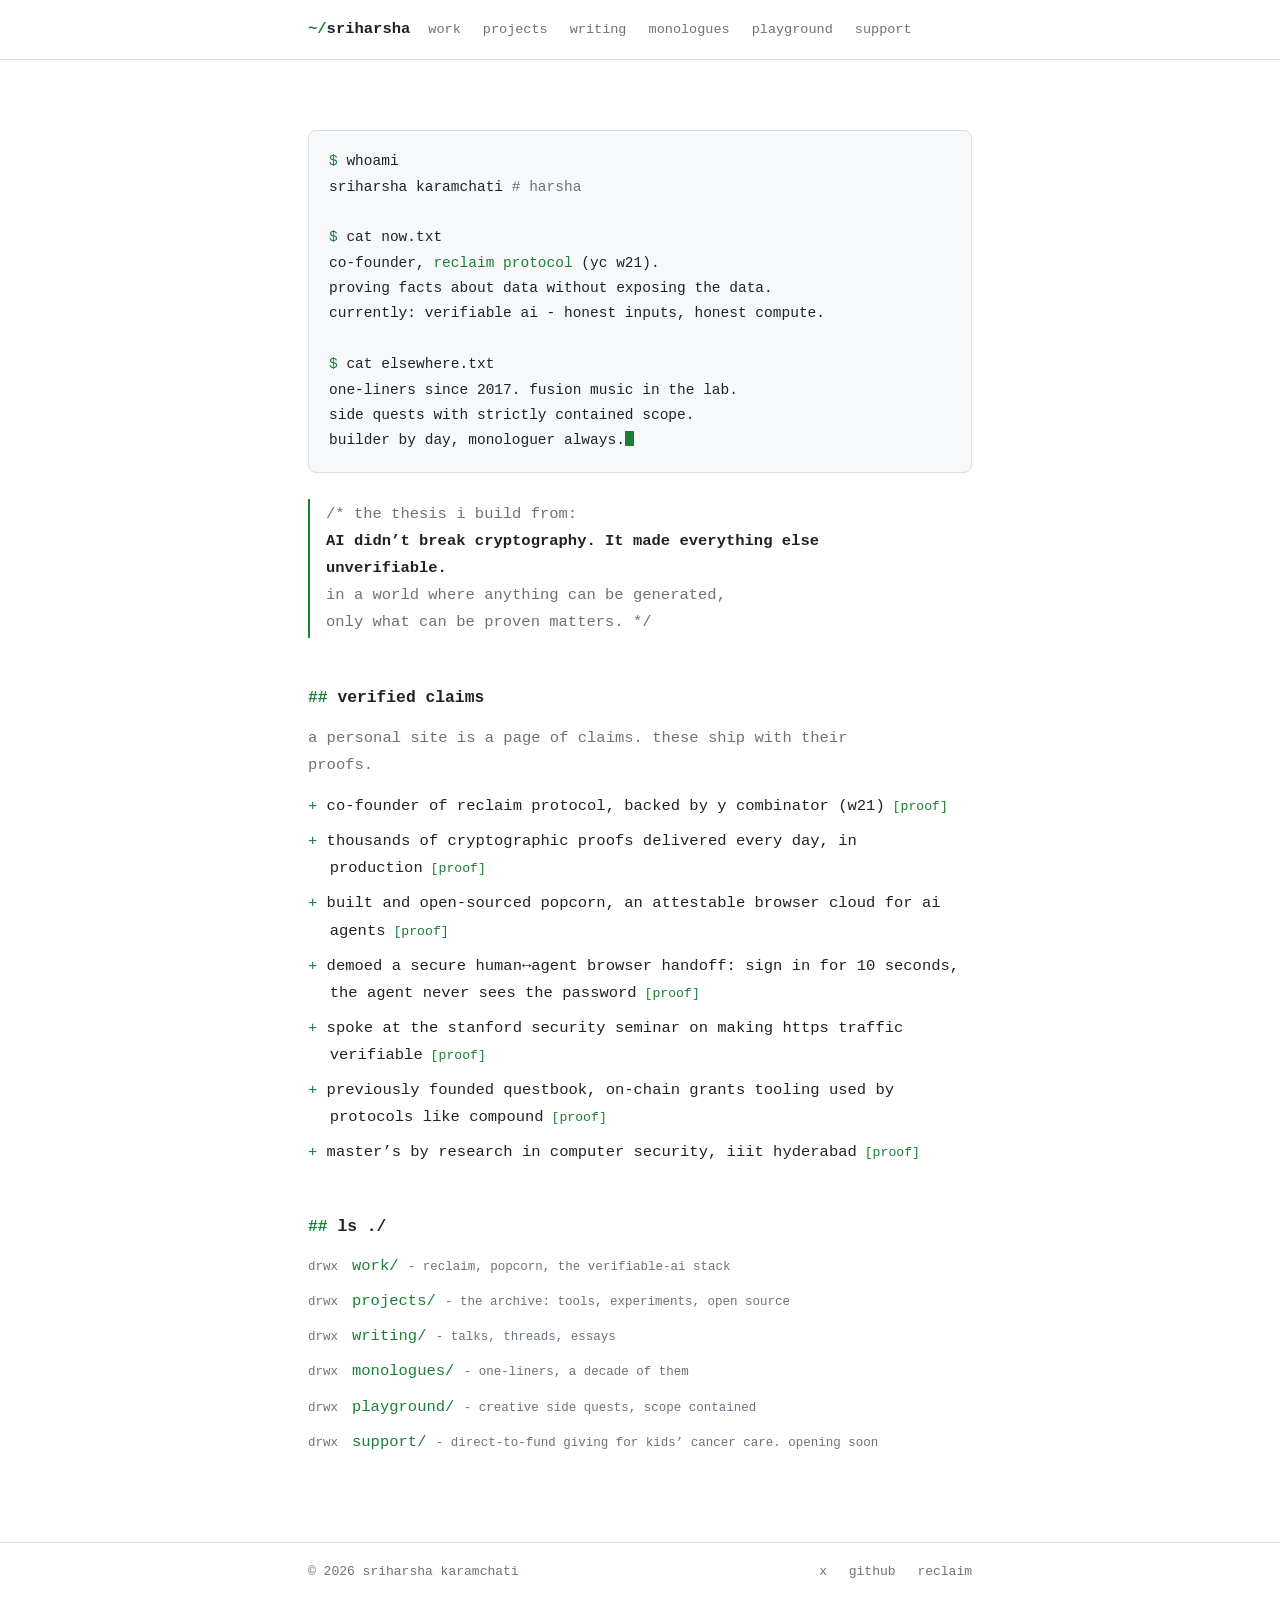
==== index.html @ e675355e "v2: minimal dev-notebook redesign + monologues page" ====
<!DOCTYPE html>
<html lang="en">
<head>
<meta charset="utf-8">
<meta name="viewport" content="width=device-width, initial-scale=1">
<title>sriharsha karamchati</title>
<meta name="description" content="Sriharsha Karamchati - co-founder of Reclaim Protocol. Verifiable data, safe AI agents, one-liners, and side quests.">
<link rel="stylesheet" href="style.css">
</head>
<body>
<header class="site"><div class="wrap">
<a class="brand" href="index.html"><span class="prompt">~/</span>sriharsha</a>
<nav class="site" aria-label="Main">
<a href="work.html">work</a>
<a href="projects.html">projects</a>
<a href="writing.html">writing</a>
<a href="monologues.html">monologues</a>
<a href="playground.html">playground</a>
<a href="support.html">support</a>
</nav>
</div></header>
<main><div class="wrap">

<div class="term" role="presentation">
<div class="ln"><span class="p">$</span> whoami</div>
<div class="ln">sriharsha karamchati <span class="c"># harsha</span></div>
<div class="ln">&nbsp;</div>
<div class="ln"><span class="p">$</span> cat now.txt</div>
<div class="ln">co-founder, <a href="https://www.reclaimprotocol.org/">reclaim protocol</a> (yc w21).</div>
<div class="ln">proving facts about data without exposing the data.</div>
<div class="ln">currently: verifiable ai - honest inputs, honest compute.</div>
<div class="ln">&nbsp;</div>
<div class="ln"><span class="p">$</span> cat elsewhere.txt</div>
<div class="ln">one-liners since 2017. fusion music in the lab.</div>
<div class="ln">side quests with strictly contained scope.</div>
<div class="ln">builder by day, monologuer always.<span class="cursor"></span></div>
</div>

<div class="comment">
/* the thesis i build from:<br>
<b>AI didn&rsquo;t break cryptography. It made everything else unverifiable.</b><br>
in a world where anything can be generated,<br>
only what can be proven matters. */
</div>

<h2>verified claims</h2>
<p class="section-note">a personal site is a page of claims. these ship with their proofs.</p>
<ul class="claims">
<li>co-founder of reclaim protocol, backed by y combinator (w21)<a class="proof" href="https://crypto.stanford.edu/seclab/sem-24-25/karamchati.html">proof</a></li>
<li>thousands of cryptographic proofs delivered every day, in production<a class="proof" href="https://crypto.stanford.edu/seclab/sem-24-25/karamchati.html">proof</a></li>
<li>built and open-sourced popcorn, an attestable browser cloud for ai agents<a class="proof" href="https://blog.reclaimprotocol.org/posts/launching-popcorn">proof</a></li>
<li>demoed a secure human&#8596;agent browser handoff: sign in for 10 seconds, the agent never sees the password<a class="proof" href="https://x.com/HarshaKaramchat/status/2097982936440316356">proof</a></li>
<li>spoke at the stanford security seminar on making https traffic verifiable<a class="proof" href="https://crypto.stanford.edu/seclab/sem-24-25/karamchati.html">proof</a></li>
<li>previously founded questbook, on-chain grants tooling used by protocols like compound<a class="proof" href="https://crypto.stanford.edu/seclab/sem-24-25/karamchati.html">proof</a></li>
<li>master&rsquo;s by research in computer security, iiit hyderabad<a class="proof" href="https://crypto.stanford.edu/seclab/sem-24-25/karamchati.html">proof</a></li>
</ul>

<h2>ls ./</h2>
<div class="log">
<div class="entry inline"><span class="d">drwx</span><span class="t"><a href="work.html">work/</a> <span class="x">- reclaim, popcorn, the verifiable-ai stack</span></span></div>
<div class="entry inline"><span class="d">drwx</span><span class="t"><a href="projects.html">projects/</a> <span class="x">- the archive: tools, experiments, open source</span></span></div>
<div class="entry inline"><span class="d">drwx</span><span class="t"><a href="writing.html">writing/</a> <span class="x">- talks, threads, essays</span></span></div>
<div class="entry inline"><span class="d">drwx</span><span class="t"><a href="monologues.html">monologues/</a> <span class="x">- one-liners, a decade of them</span></span></div>
<div class="entry inline"><span class="d">drwx</span><span class="t"><a href="playground.html">playground/</a> <span class="x">- creative side quests, scope contained</span></span></div>
<div class="entry inline"><span class="d">drwx</span><span class="t"><a href="support.html">support/</a> <span class="x">- direct-to-fund giving for kids&rsquo; cancer care. opening soon</span></span></div>
</div>

</div></main>
<footer class="site"><div class="wrap">
<span>&copy; 2026 sriharsha karamchati</span>
<span>
<a href="https://x.com/HarshaKaramchat">x</a>
<a href="https://github.com/sriharshakaramchati">github</a>
<a href="https://www.reclaimprotocol.org/">reclaim</a>
</span>
</div></footer>
</body>
</html>
---- style.css ----
/* sriharsha karamchati — dev notebook theme v2 */
:root{
  color-scheme: dark light;
  --bg:#0b0e14; --panel:#11151d; --fg:#c9d1d9; --muted:#7d8590;
  --accent:#7ee787; --line:#232a35; --warn:#f2cc60;
}
@media (prefers-color-scheme: light){
  :root{
    --bg:#ffffff; --panel:#f6f8fa; --fg:#1f2328; --muted:#6a737d;
    --accent:#1a7f37; --line:#d8dee4; --warn:#9a6700;
  }
}
*{box-sizing:border-box}
html{-webkit-text-size-adjust:100%}
body{
  margin:0; background:var(--bg); color:var(--fg);
  font-family:ui-monospace,'JetBrains Mono','Cascadia Code',SFMono-Regular,Menlo,Consolas,monospace;
  font-size:15.5px; line-height:1.75;
}
.wrap{max-width:44rem;margin:0 auto;padding:0 20px}
a{color:var(--accent);text-decoration:none}
a:hover{text-decoration:underline}
::selection{background:var(--accent);color:var(--bg)}

header.site{border-bottom:1px solid var(--line);padding:16px 0}
header.site .wrap{display:flex;flex-wrap:wrap;gap:6px 18px;align-items:baseline}
a.brand{color:var(--fg);font-weight:600}
a.brand .prompt{color:var(--accent)}
nav.site{font-size:13.5px}
nav.site a{color:var(--muted);margin-right:14px}
nav.site a:hover{color:var(--accent);text-decoration:none}
nav.site a[aria-current="page"]{color:var(--accent)}
nav.site a[aria-current="page"]::before{content:"* "}

main{padding:44px 0 72px}
.kicker{color:var(--muted);font-size:13px;margin:0 0 10px}
h1{font-size:1.45rem;font-weight:600;margin:0 0 18px;line-height:1.4}
h1::before{content:"# ";color:var(--accent)}
h2{font-size:1.02rem;font-weight:600;margin:46px 0 12px}
h2::before{content:"## ";color:var(--accent)}
h3{font-size:.95rem;font-weight:600;margin:0}
p{margin:0 0 14px}
.lede{color:var(--fg);max-width:62ch}
.section-note{color:var(--muted);max-width:62ch}
.muted{color:var(--muted)}
.accent{color:var(--accent)}

.term{
  background:var(--panel);border:1px solid var(--line);border-radius:8px;
  padding:18px 20px;margin:26px 0 8px;overflow-x:auto;font-size:14.5px;
}
.term .ln{white-space:pre-wrap;word-break:break-word}
.term .p{color:var(--accent)}
.term .c{color:var(--muted)}
.cursor{display:inline-block;width:.6em;height:1.05em;background:var(--accent);vertical-align:-0.15em;animation:blink 1.1s steps(1) infinite}
@keyframes blink{50%{opacity:0}}

.comment{color:var(--muted);border-left:2px solid var(--accent);padding:2px 0 2px 16px;margin:26px 0;max-width:62ch}
.comment b{color:var(--fg);font-weight:600}

ul.claims,ul.checklist,ul.plain{list-style:none;padding:0;margin:0 0 14px}
ul.claims li,ul.checklist li,ul.plain li{padding-left:1.4em;text-indent:-1.4em;margin-bottom:8px}
ul.claims li::before{content:"+ ";color:var(--accent);text-indent:0}
ul.checklist li::before{content:"[ ] ";color:var(--warn);text-indent:0}
ul.plain li::before{content:"- ";color:var(--accent);text-indent:0}
a.proof{color:var(--accent);font-size:.85em;margin-left:.6em;white-space:nowrap}
a.proof::before{content:"["}a.proof::after{content:"]"}

.log{margin:6px 0 14px}
.log .entry{margin-bottom:14px;max-width:66ch}
.log .d{color:var(--muted);font-size:12.5px;display:block}
.log .entry.inline{margin-bottom:8px}
.log .entry.inline .d{display:inline;margin-right:14px}
.log .entry.inline .t{display:inline}
.log .entry.inline .x{display:inline}
.log .t{display:block}
.log .x{color:var(--muted);font-size:12.5px}

.item{margin-bottom:22px;max-width:66ch}
.item .name{color:var(--fg);font-weight:600}
.item a.name{color:var(--accent)}
.item .desc{color:var(--fg)}
.item .meta{color:var(--muted);font-size:13px}
.tagrow{color:var(--muted);font-size:13px;margin-top:2px}
.tagrow .tag::before{content:"["}.tagrow .tag::after{content:"]"}
.tagrow .tag{margin-right:10px}
.tagrow .tag.hot{color:var(--accent)}

.statusbox{border:1px dashed var(--line);border-radius:8px;padding:22px 24px;margin:26px 0;background:var(--panel)}
.statusbox h2{margin-top:8px}
.pill{display:inline-block;color:var(--warn);border:1px solid var(--warn);border-radius:999px;padding:1px 10px;font-size:12px}
.btn-disabled{display:inline-block;margin-top:14px;color:var(--muted);border:1px dashed var(--line);border-radius:6px;padding:8px 14px;font-size:13.5px;cursor:not-allowed}
.note{color:var(--muted);font-size:13.5px;margin-top:34px}

footer.site{border-top:1px solid var(--line);padding:18px 0;color:var(--muted);font-size:13px}
footer.site .wrap{display:flex;flex-wrap:wrap;gap:6px 18px;justify-content:space-between}
footer.site a{color:var(--muted);margin-left:14px}
footer.site a:hover{color:var(--accent);text-decoration:none}

@media (max-width:560px){
  body{font-size:15px}
  nav.site a{margin-right:11px}
  main{padding:34px 0 56px}
}
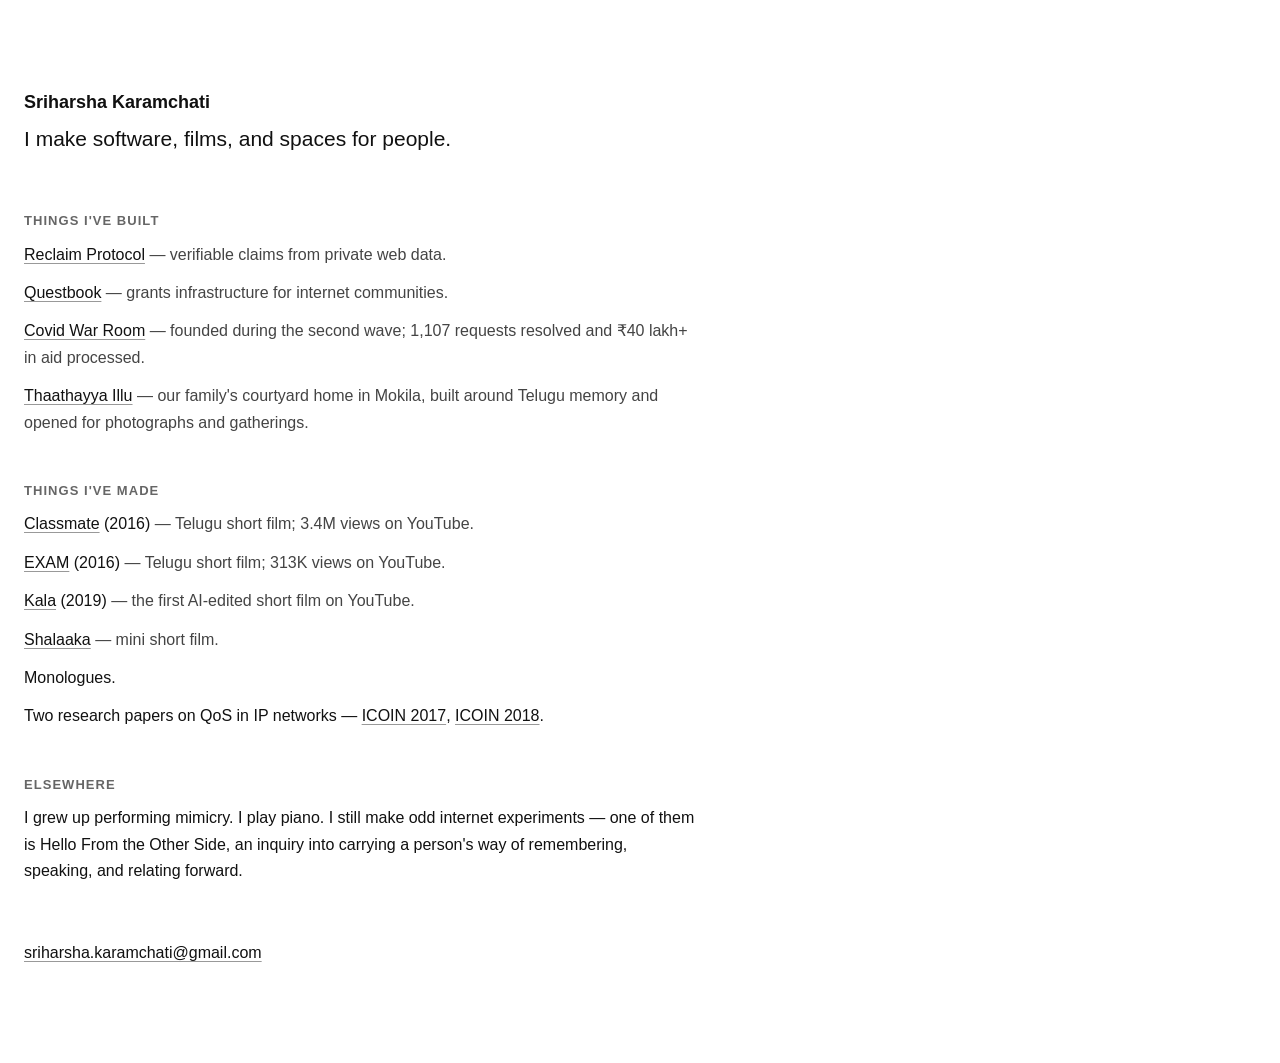
==== commit 5a889411: "Personal site v1: single-page document, custom domain CNAME" ====
--- a/index.html
+++ b/index.html
@@ -3,76 +3,88 @@
 <head>
 <meta charset="utf-8">
 <meta name="viewport" content="width=device-width, initial-scale=1">
-<title>sriharsha karamchati</title>
-<meta name="description" content="Sriharsha Karamchati - co-founder of Reclaim Protocol. Verifiable data, safe AI agents, one-liners, and side quests.">
-<link rel="stylesheet" href="style.css">
+<title>Sriharsha Karamchati</title>
+<style>
+  html { background: #ffffff; }
+  body {
+    margin: 0;
+    background: #ffffff;
+    color: #111111;
+    font-family: -apple-system, "Helvetica Neue", Arial, sans-serif;
+    font-size: 16px;
+    line-height: 1.65;
+  }
+  main {
+    max-width: 672px;
+    margin: 0;
+    padding: 88px 24px 96px 24px;
+  }
+  h1 {
+    font-size: 18px;
+    font-weight: 600;
+    margin: 0 0 6px 0;
+    letter-spacing: 0;
+  }
+  p.statement {
+    font-size: 21px;
+    line-height: 1.45;
+    margin: 0 0 56px 0;
+  }
+  h2 {
+    font-size: 13px;
+    font-weight: 600;
+    text-transform: uppercase;
+    letter-spacing: 0.08em;
+    color: #666666;
+    margin: 44px 0 10px 0;
+  }
+  ul {
+    margin: 0;
+    padding: 0;
+    list-style: none;
+  }
+  li {
+    margin: 0 0 12px 0;
+  }
+  a {
+    color: #111111;
+    text-decoration: underline;
+    text-decoration-color: #999999;
+    text-underline-offset: 3px;
+  }
+  a:hover { text-decoration-color: #111111; }
+  .desc { color: #444444; }
+  p.elsewhere { margin: 0; }
+  p.contact { margin: 56px 0 0 0; }
+</style>
 </head>
 <body>
-<header class="site"><div class="wrap">
-<a class="brand" href="index.html"><span class="prompt">~/</span>sriharsha</a>
-<nav class="site" aria-label="Main">
-<a href="work.html">work</a>
-<a href="projects.html">projects</a>
-<a href="writing.html">writing</a>
-<a href="monologues.html">monologues</a>
-<a href="playground.html">playground</a>
-<a href="support.html">support</a>
-</nav>
-</div></header>
-<main><div class="wrap">
+<main>
+  <h1>Sriharsha Karamchati</h1>
+  <p class="statement">I make software, films, and spaces for people.</p>
 
-<div class="term" role="presentation">
-<div class="ln"><span class="p">$</span> whoami</div>
-<div class="ln">sriharsha karamchati <span class="c"># harsha</span></div>
-<div class="ln">&nbsp;</div>
-<div class="ln"><span class="p">$</span> cat now.txt</div>
-<div class="ln">co-founder, <a href="https://www.reclaimprotocol.org/">reclaim protocol</a> (yc w21).</div>
-<div class="ln">proving facts about data without exposing the data.</div>
-<div class="ln">currently: verifiable ai - honest inputs, honest compute.</div>
-<div class="ln">&nbsp;</div>
-<div class="ln"><span class="p">$</span> cat elsewhere.txt</div>
-<div class="ln">one-liners since 2017. fusion music in the lab.</div>
-<div class="ln">side quests with strictly contained scope.</div>
-<div class="ln">builder by day, monologuer always.<span class="cursor"></span></div>
-</div>
+  <h2>Things I've built</h2>
+  <ul>
+    <li><a href="https://www.reclaimprotocol.org/">Reclaim Protocol</a> <span class="desc">&mdash; verifiable claims from private web data.</span></li>
+    <li><a href="https://questbook.app/">Questbook</a> <span class="desc">&mdash; grants infrastructure for internet communities.</span></li>
+    <li><a href="https://www.iiit.ac.in/cwr/">Covid War Room</a> <span class="desc">&mdash; founded during the second wave; 1,107 requests resolved and &#8377;40 lakh+ in aid processed.</span></li>
+    <li><a href="https://www.thaathayyaillu.com/">Thaathayya Illu</a> <span class="desc">&mdash; our family's courtyard home in Mokila, built around Telugu memory and opened for photographs and gatherings.</span></li>
+  </ul>
 
-<div class="comment">
-/* the thesis i build from:<br>
-<b>AI didn&rsquo;t break cryptography. It made everything else unverifiable.</b><br>
-in a world where anything can be generated,<br>
-only what can be proven matters. */
-</div>
+  <h2>Things I've made</h2>
+  <ul>
+    <li><a href="https://www.youtube.com/watch?v=qHVueanQc9A">Classmate</a> (2016) <span class="desc">&mdash; Telugu short film; 3.4M views on YouTube.</span></li>
+    <li><a href="https://www.youtube.com/watch?v=uzKEmlULWuY">EXAM</a> (2016) <span class="desc">&mdash; Telugu short film; 313K views on YouTube.</span></li>
+    <li><a href="https://www.edexlive.com/breaking/sriharsha-karamchatis-passion-for-content-creation-has-led-him-to-start-socionity-10362.html">Kala</a> (2019) <span class="desc">&mdash; the first AI-edited short film on YouTube.</span></li>
+    <li><a href="https://www.youtube.com/watch?v=1a9qf0-eGu8">Shalaaka</a> <span class="desc">&mdash; mini short film.</span></li>
+    <li>Monologues.</li>
+    <li>Two research papers on QoS in IP networks &mdash; <a href="https://doi.org/10.1109/ICOIN.2017.7899567">ICOIN 2017</a>, <a href="https://doi.org/10.1109/ICOIN.2018.8343227">ICOIN 2018</a>.</li>
+  </ul>
 
-<h2>verified claims</h2>
-<p class="section-note">a personal site is a page of claims. these ship with their proofs.</p>
-<ul class="claims">
-<li>co-founder of reclaim protocol, backed by y combinator (w21)<a class="proof" href="https://crypto.stanford.edu/seclab/sem-24-25/karamchati.html">proof</a></li>
-<li>thousands of cryptographic proofs delivered every day, in production<a class="proof" href="https://crypto.stanford.edu/seclab/sem-24-25/karamchati.html">proof</a></li>
-<li>built and open-sourced popcorn, an attestable browser cloud for ai agents<a class="proof" href="https://blog.reclaimprotocol.org/posts/launching-popcorn">proof</a></li>
-<li>demoed a secure human&#8596;agent browser handoff: sign in for 10 seconds, the agent never sees the password<a class="proof" href="https://x.com/HarshaKaramchat/status/2097982936440316356">proof</a></li>
-<li>spoke at the stanford security seminar on making https traffic verifiable<a class="proof" href="https://crypto.stanford.edu/seclab/sem-24-25/karamchati.html">proof</a></li>
-<li>previously founded questbook, on-chain grants tooling used by protocols like compound<a class="proof" href="https://crypto.stanford.edu/seclab/sem-24-25/karamchati.html">proof</a></li>
-<li>master&rsquo;s by research in computer security, iiit hyderabad<a class="proof" href="https://crypto.stanford.edu/seclab/sem-24-25/karamchati.html">proof</a></li>
-</ul>
+  <h2>Elsewhere</h2>
+  <p class="elsewhere">I grew up performing mimicry. I play piano. I still make odd internet experiments &mdash; one of them is Hello From the Other Side, an inquiry into carrying a person's way of remembering, speaking, and relating forward.</p>
 
-<h2>ls ./</h2>
-<div class="log">
-<div class="entry inline"><span class="d">drwx</span><span class="t"><a href="work.html">work/</a> <span class="x">- reclaim, popcorn, the verifiable-ai stack</span></span></div>
-<div class="entry inline"><span class="d">drwx</span><span class="t"><a href="projects.html">projects/</a> <span class="x">- the archive: tools, experiments, open source</span></span></div>
-<div class="entry inline"><span class="d">drwx</span><span class="t"><a href="writing.html">writing/</a> <span class="x">- talks, threads, essays</span></span></div>
-<div class="entry inline"><span class="d">drwx</span><span class="t"><a href="monologues.html">monologues/</a> <span class="x">- one-liners, a decade of them</span></span></div>
-<div class="entry inline"><span class="d">drwx</span><span class="t"><a href="playground.html">playground/</a> <span class="x">- creative side quests, scope contained</span></span></div>
-<div class="entry inline"><span class="d">drwx</span><span class="t"><a href="support.html">support/</a> <span class="x">- direct-to-fund giving for kids&rsquo; cancer care. opening soon</span></span></div>
-</div>
-
-</div></main>
-<footer class="site"><div class="wrap">
-<span>&copy; 2026 sriharsha karamchati</span>
-<span>
-<a href="https://x.com/HarshaKaramchat">x</a>
-<a href="https://github.com/sriharshakaramchati">github</a>
-<a href="https://www.reclaimprotocol.org/">reclaim</a>
-</span>
-</div></footer>
+  <p class="contact"><a href="mailto:sriharsha.karamchati@gmail.com">sriharsha.karamchati@gmail.com</a></p>
+</main>
 </body>
 </html>
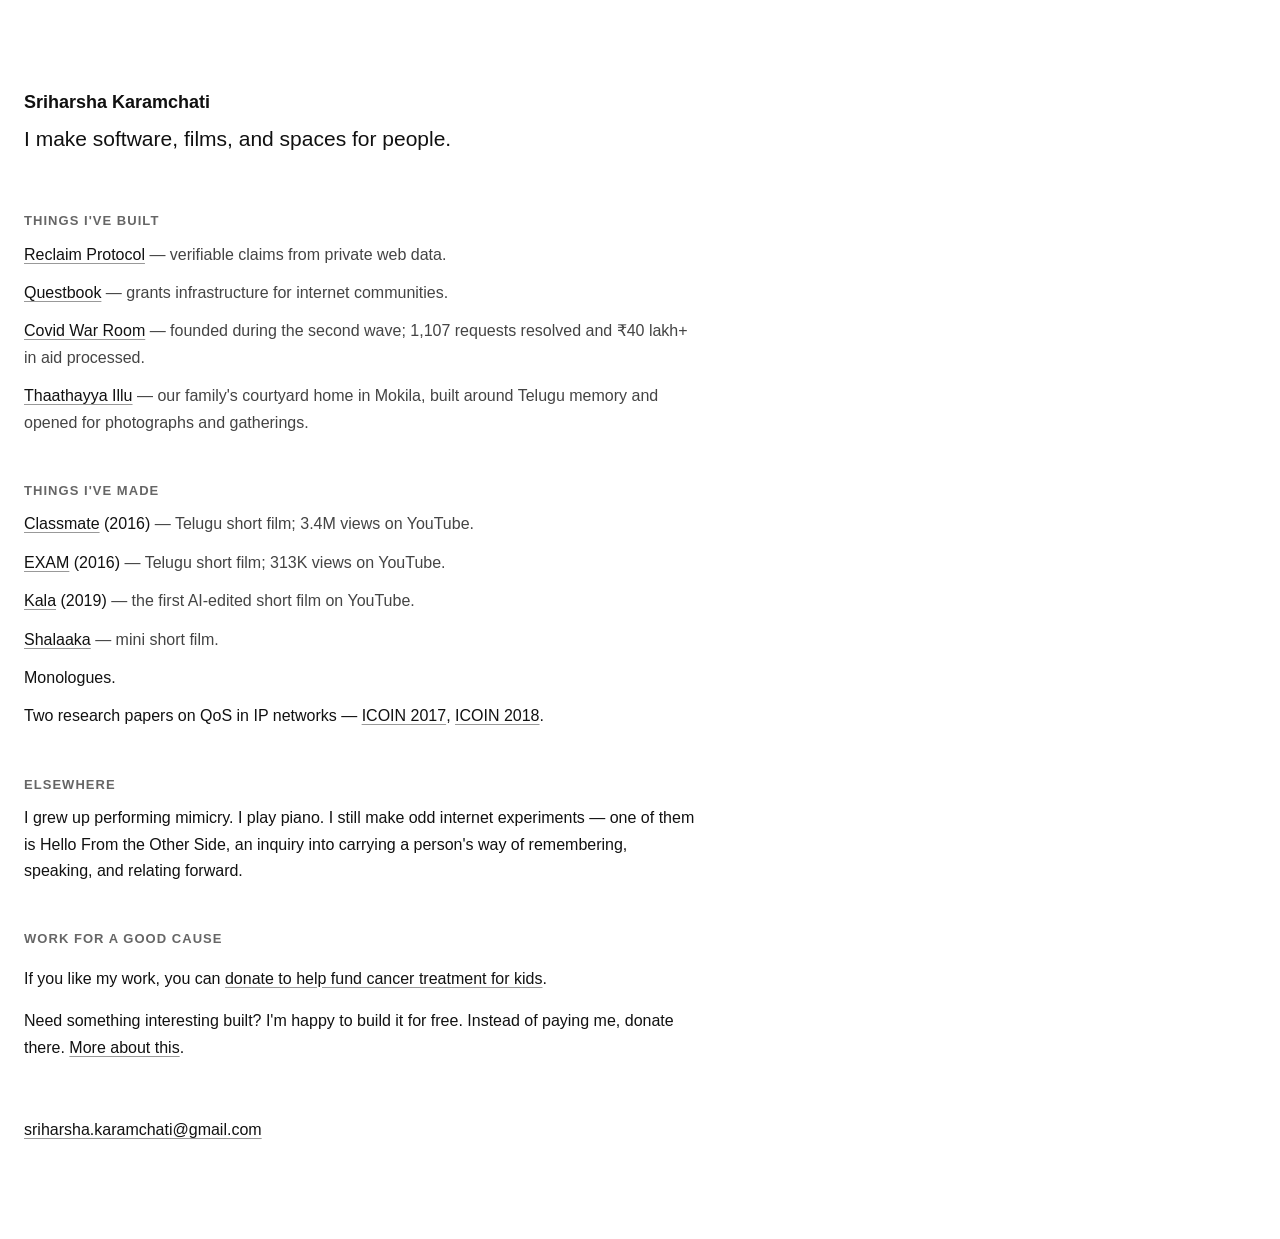
==== commit 13e714e4: "Add approved Goodclap fundraiser and free development offer" ====
--- a/index.html
+++ b/index.html
@@ -84,6 +84,10 @@
   <h2>Elsewhere</h2>
   <p class="elsewhere">I grew up performing mimicry. I play piano. I still make odd internet experiments &mdash; one of them is Hello From the Other Side, an inquiry into carrying a person's way of remembering, speaking, and relating forward.</p>
 
+  <h2>Work for a good cause</h2>
+  <p>If you like my work, you can <a href="https://www.goodclap.com/fundraisers/sriharsha-karamchati">donate to help fund cancer treatment for kids</a>.</p>
+  <p>Need something interesting built? I'm happy to build it for free. Instead of paying me, donate there. <a href="support.html">More about this</a>.</p>
+
   <p class="contact"><a href="mailto:sriharsha.karamchati@gmail.com">sriharsha.karamchati@gmail.com</a></p>
 </main>
 </body>
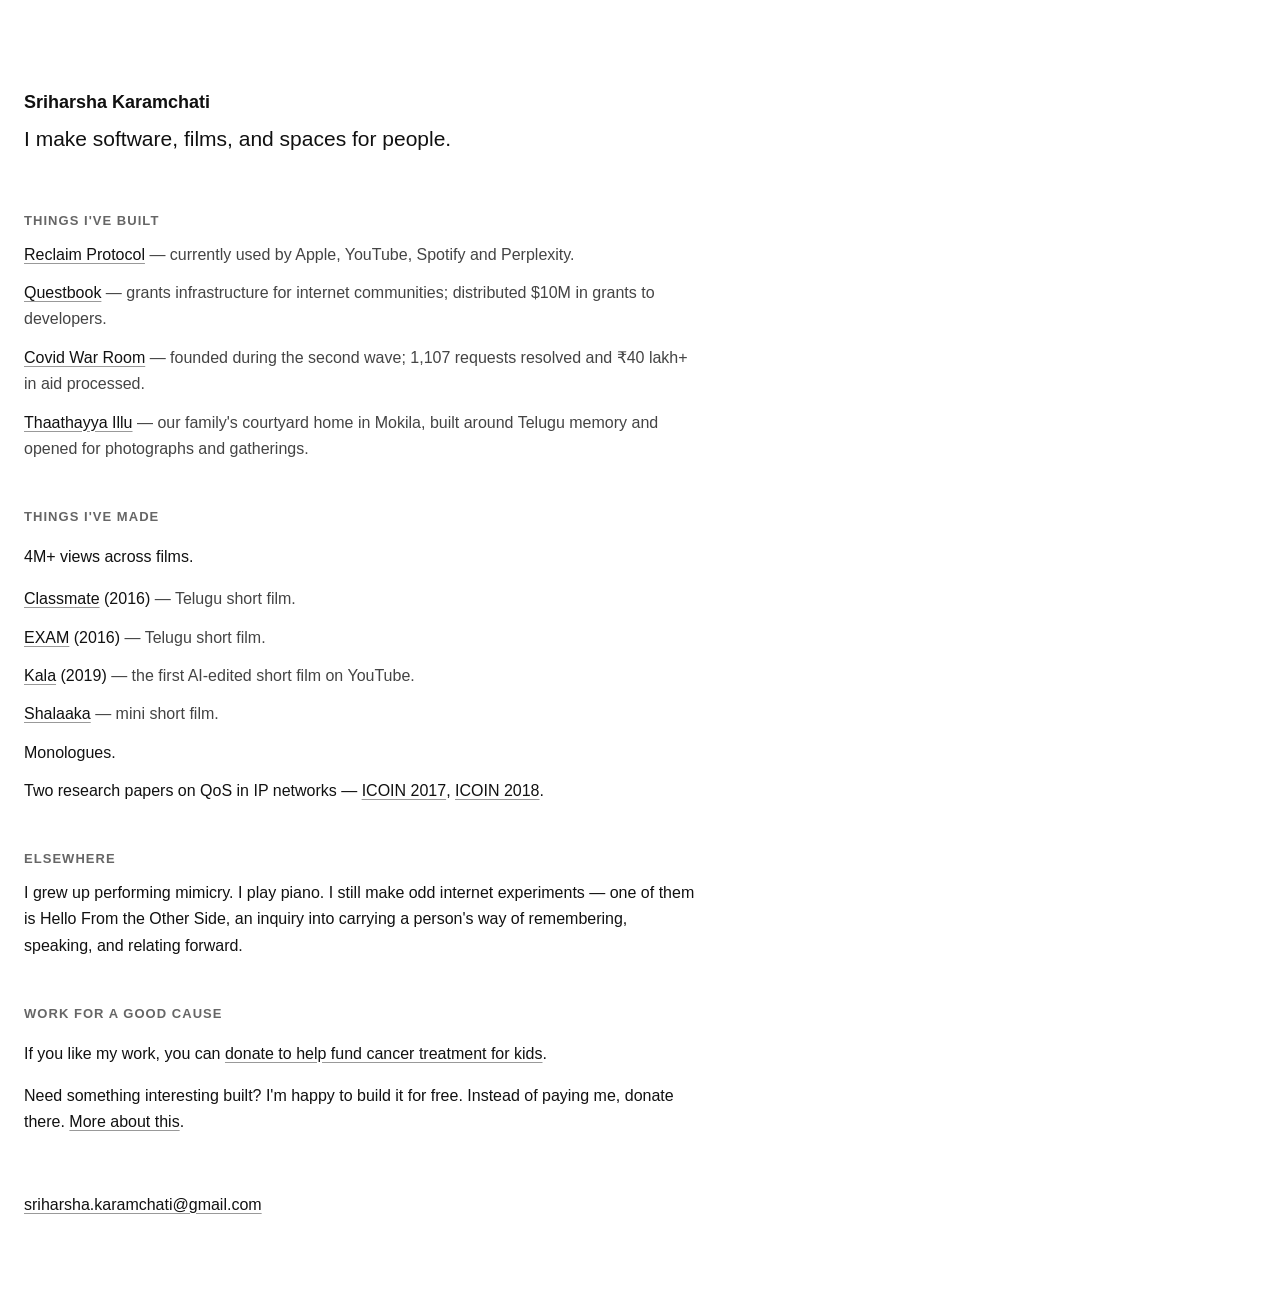
==== commit 800a429e: "Add approved Goodclap fundraiser notice" ====
--- a/index.html
+++ b/index.html
@@ -65,16 +65,17 @@
 
   <h2>Things I've built</h2>
   <ul>
-    <li><a href="https://www.reclaimprotocol.org/">Reclaim Protocol</a> <span class="desc">&mdash; verifiable claims from private web data.</span></li>
-    <li><a href="https://questbook.app/">Questbook</a> <span class="desc">&mdash; grants infrastructure for internet communities.</span></li>
+    <li><a href="https://www.reclaimprotocol.org/">Reclaim Protocol</a> <span class="desc">&mdash; currently used by Apple, YouTube, Spotify and Perplexity.</span></li>
+    <li><a href="https://questbook.app/">Questbook</a> <span class="desc">&mdash; grants infrastructure for internet communities; distributed $10M in grants to developers.</span></li>
     <li><a href="https://www.iiit.ac.in/cwr/">Covid War Room</a> <span class="desc">&mdash; founded during the second wave; 1,107 requests resolved and &#8377;40 lakh+ in aid processed.</span></li>
     <li><a href="https://www.thaathayyaillu.com/">Thaathayya Illu</a> <span class="desc">&mdash; our family's courtyard home in Mokila, built around Telugu memory and opened for photographs and gatherings.</span></li>
   </ul>
 
   <h2>Things I've made</h2>
+  <p>4M+ views across films.</p>
   <ul>
-    <li><a href="https://www.youtube.com/watch?v=qHVueanQc9A">Classmate</a> (2016) <span class="desc">&mdash; Telugu short film; 3.4M views on YouTube.</span></li>
-    <li><a href="https://www.youtube.com/watch?v=uzKEmlULWuY">EXAM</a> (2016) <span class="desc">&mdash; Telugu short film; 313K views on YouTube.</span></li>
+    <li><a href="https://www.youtube.com/watch?v=qHVueanQc9A">Classmate</a> (2016) <span class="desc">&mdash; Telugu short film.</span></li>
+    <li><a href="https://www.youtube.com/watch?v=uzKEmlULWuY">EXAM</a> (2016) <span class="desc">&mdash; Telugu short film.</span></li>
     <li><a href="https://www.edexlive.com/breaking/sriharsha-karamchatis-passion-for-content-creation-has-led-him-to-start-socionity-10362.html">Kala</a> (2019) <span class="desc">&mdash; the first AI-edited short film on YouTube.</span></li>
     <li><a href="https://www.youtube.com/watch?v=1a9qf0-eGu8">Shalaaka</a> <span class="desc">&mdash; mini short film.</span></li>
     <li>Monologues.</li>
@@ -91,4 +92,4 @@
   <p class="contact"><a href="mailto:sriharsha.karamchati@gmail.com">sriharsha.karamchati@gmail.com</a></p>
 </main>
 </body>
-</html>
+  </html>
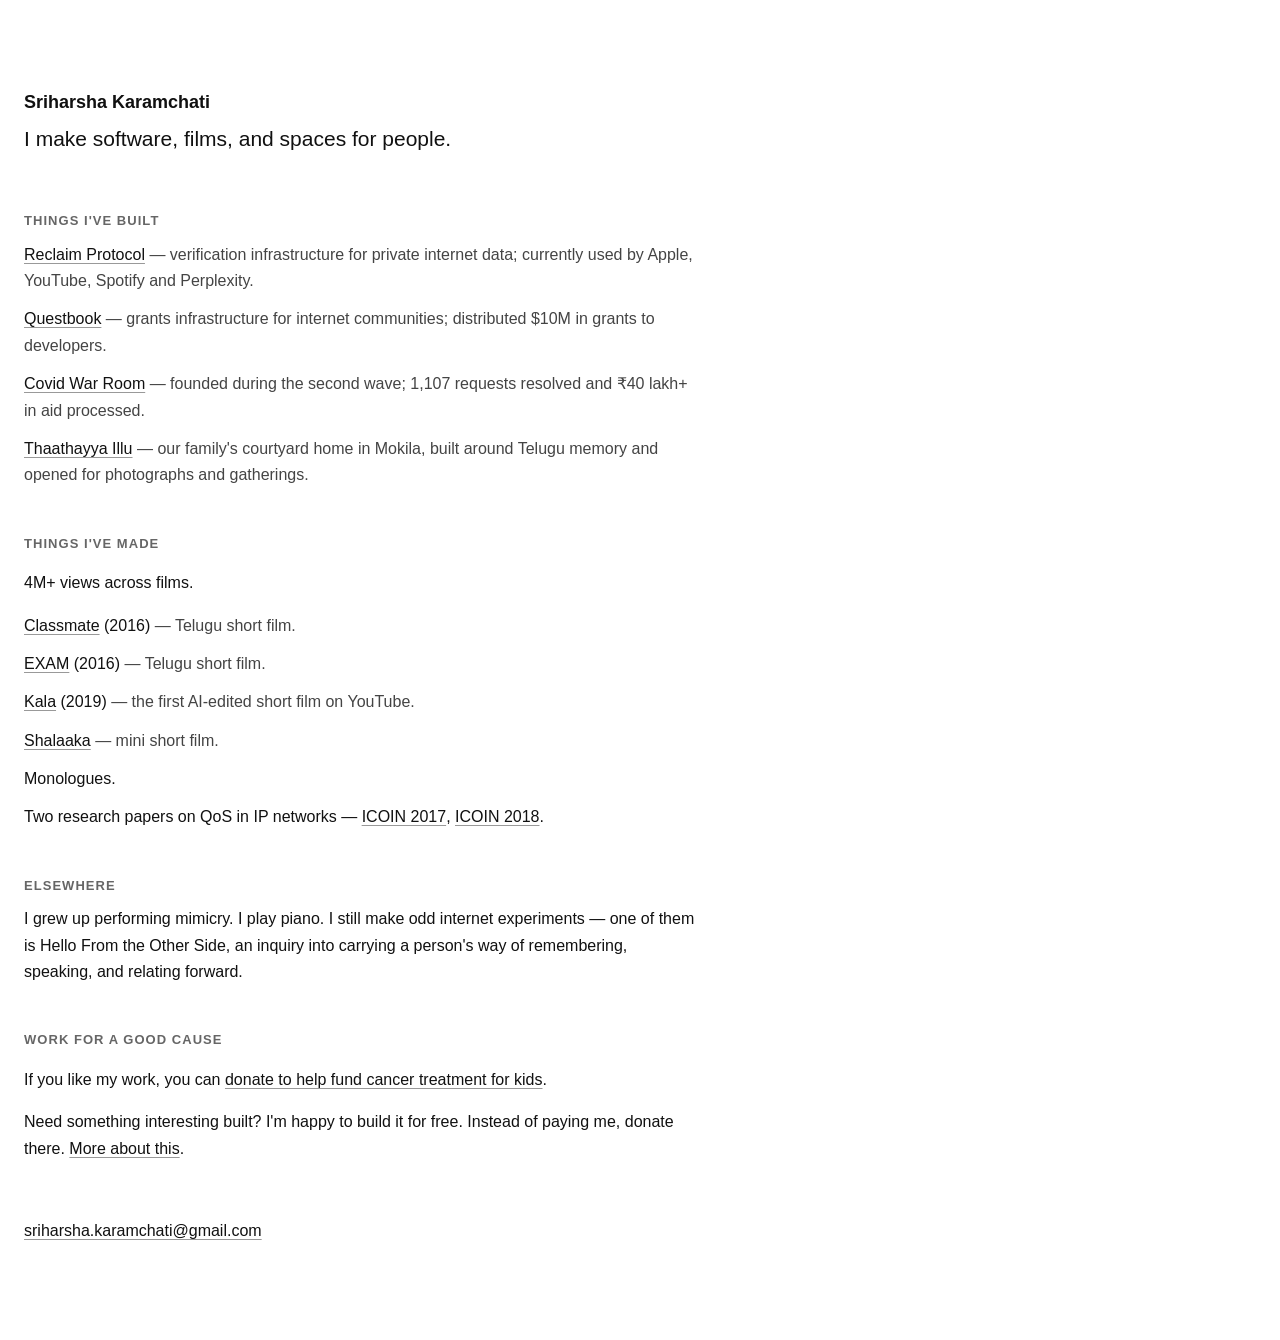
==== commit 1e0fb1a6: "Add approved Goodclap fundraiser notice" ====
--- a/index.html
+++ b/index.html
@@ -65,7 +65,7 @@
 
   <h2>Things I've built</h2>
   <ul>
-    <li><a href="https://www.reclaimprotocol.org/">Reclaim Protocol</a> <span class="desc">&mdash; currently used by Apple, YouTube, Spotify and Perplexity.</span></li>
+    <li><a href="https://www.reclaimprotocol.org/">Reclaim Protocol</a> <span class="desc">&mdash; verification infrastructure for private internet data; currently used by Apple, YouTube, Spotify and Perplexity.</span></li>
     <li><a href="https://questbook.app/">Questbook</a> <span class="desc">&mdash; grants infrastructure for internet communities; distributed $10M in grants to developers.</span></li>
     <li><a href="https://www.iiit.ac.in/cwr/">Covid War Room</a> <span class="desc">&mdash; founded during the second wave; 1,107 requests resolved and &#8377;40 lakh+ in aid processed.</span></li>
     <li><a href="https://www.thaathayyaillu.com/">Thaathayya Illu</a> <span class="desc">&mdash; our family's courtyard home in Mokila, built around Telugu memory and opened for photographs and gatherings.</span></li>
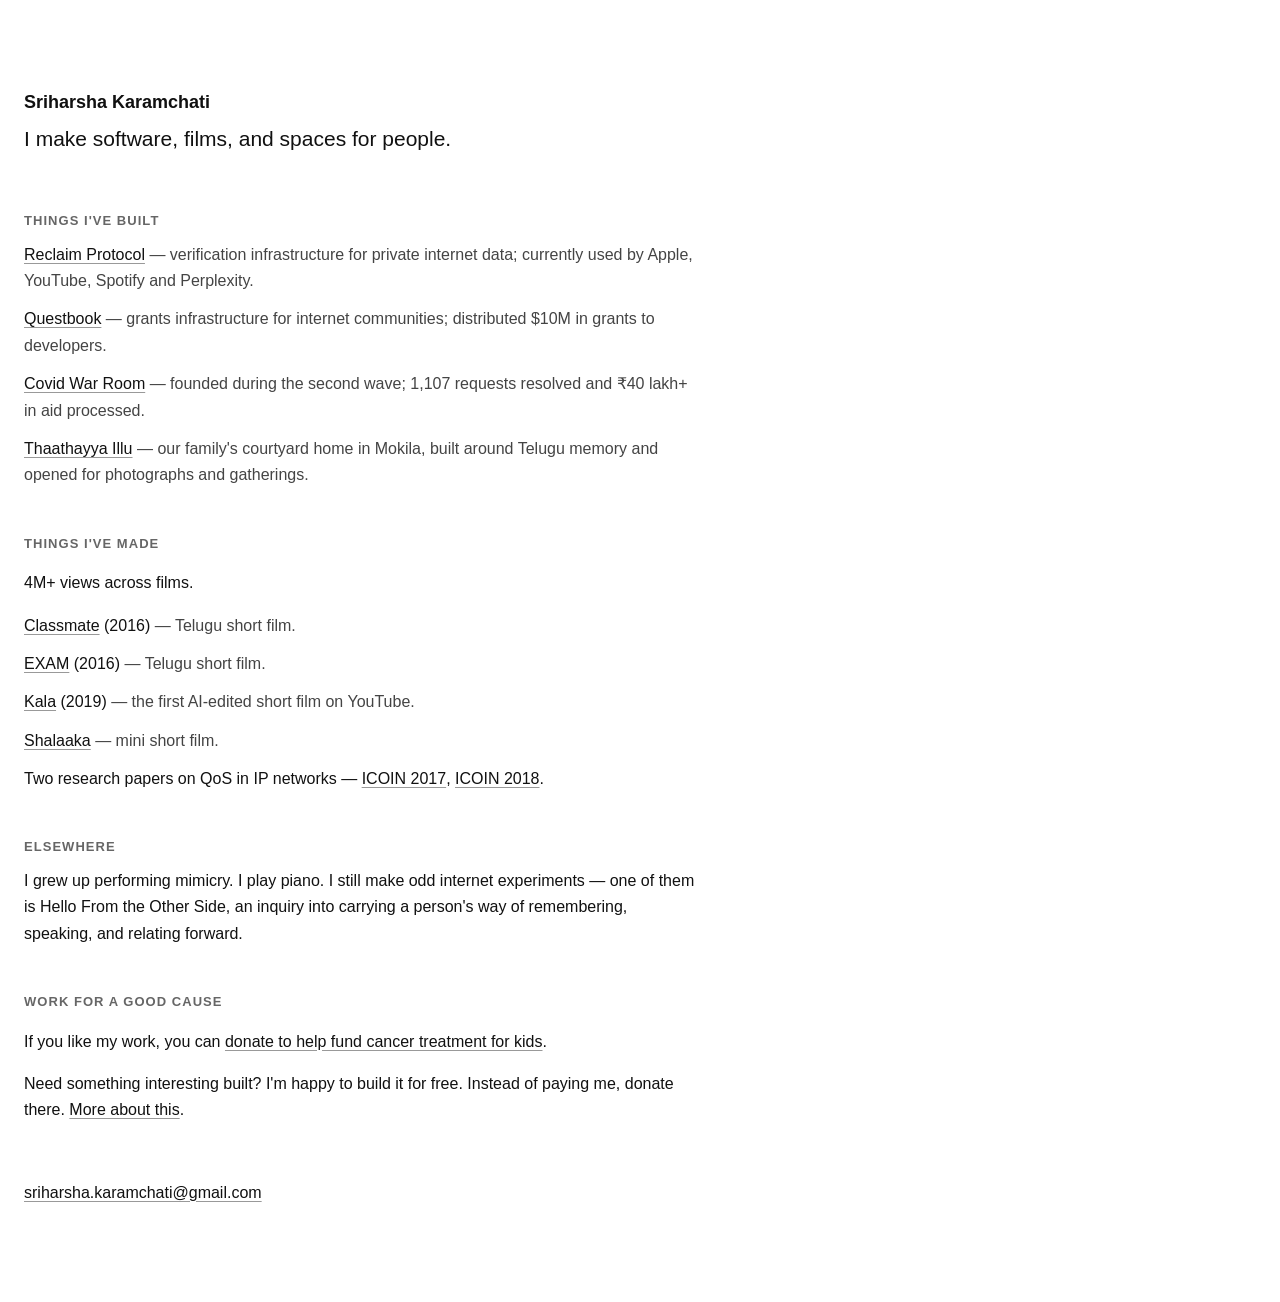
==== commit 8b246a29: "Remove unlinked Monologues placeholder until curation" ====
--- a/index.html
+++ b/index.html
@@ -78,7 +78,6 @@
     <li><a href="https://www.youtube.com/watch?v=uzKEmlULWuY">EXAM</a> (2016) <span class="desc">&mdash; Telugu short film.</span></li>
     <li><a href="https://www.edexlive.com/breaking/sriharsha-karamchatis-passion-for-content-creation-has-led-him-to-start-socionity-10362.html">Kala</a> (2019) <span class="desc">&mdash; the first AI-edited short film on YouTube.</span></li>
     <li><a href="https://www.youtube.com/watch?v=1a9qf0-eGu8">Shalaaka</a> <span class="desc">&mdash; mini short film.</span></li>
-    <li>Monologues.</li>
     <li>Two research papers on QoS in IP networks &mdash; <a href="https://doi.org/10.1109/ICOIN.2017.7899567">ICOIN 2017</a>, <a href="https://doi.org/10.1109/ICOIN.2018.8343227">ICOIN 2018</a>.</li>
   </ul>
 
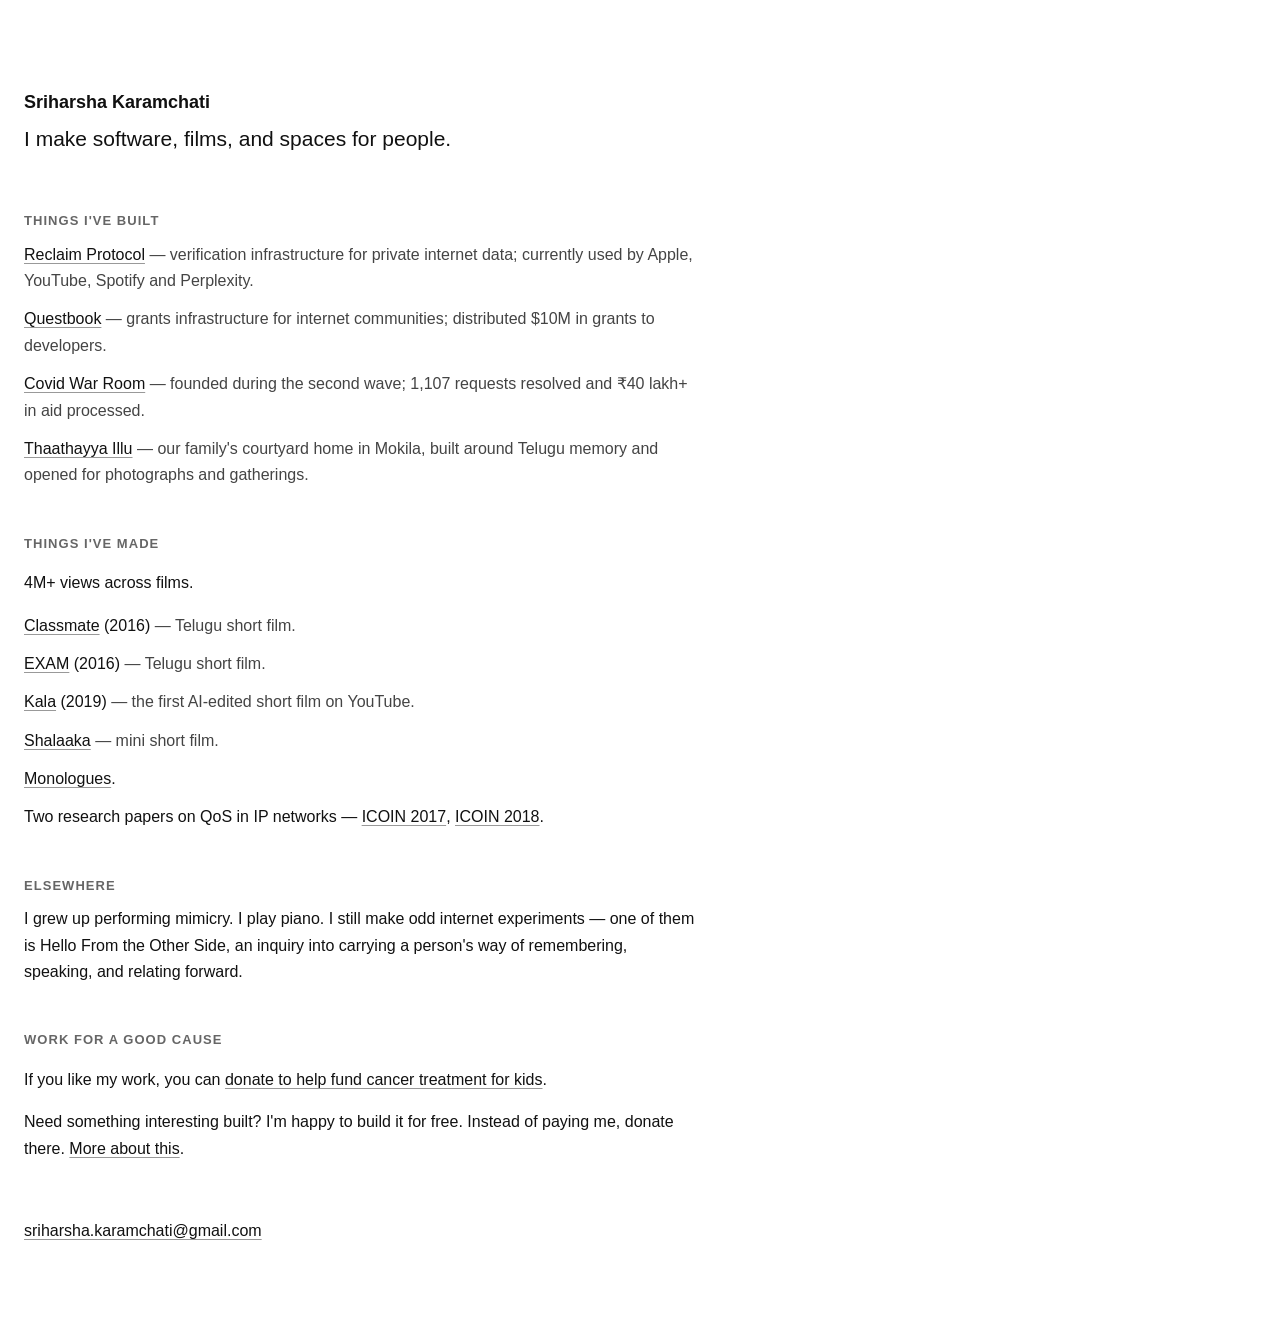
==== commit ebc44482: "Link Monologues to Thought On Tape" ====
--- a/index.html
+++ b/index.html
@@ -78,6 +78,7 @@
     <li><a href="https://www.youtube.com/watch?v=uzKEmlULWuY">EXAM</a> (2016) <span class="desc">&mdash; Telugu short film.</span></li>
     <li><a href="https://www.edexlive.com/breaking/sriharsha-karamchatis-passion-for-content-creation-has-led-him-to-start-socionity-10362.html">Kala</a> (2019) <span class="desc">&mdash; the first AI-edited short film on YouTube.</span></li>
     <li><a href="https://www.youtube.com/watch?v=1a9qf0-eGu8">Shalaaka</a> <span class="desc">&mdash; mini short film.</span></li>
+    <li><a href="https://www.instagram.com/thoughtontape/">Monologues</a>.</li>
     <li>Two research papers on QoS in IP networks &mdash; <a href="https://doi.org/10.1109/ICOIN.2017.7899567">ICOIN 2017</a>, <a href="https://doi.org/10.1109/ICOIN.2018.8343227">ICOIN 2018</a>.</li>
   </ul>
 
@@ -91,4 +92,4 @@
   <p class="contact"><a href="mailto:sriharsha.karamchati@gmail.com">sriharsha.karamchati@gmail.com</a></p>
 </main>
 </body>
-  </html>
+</html>
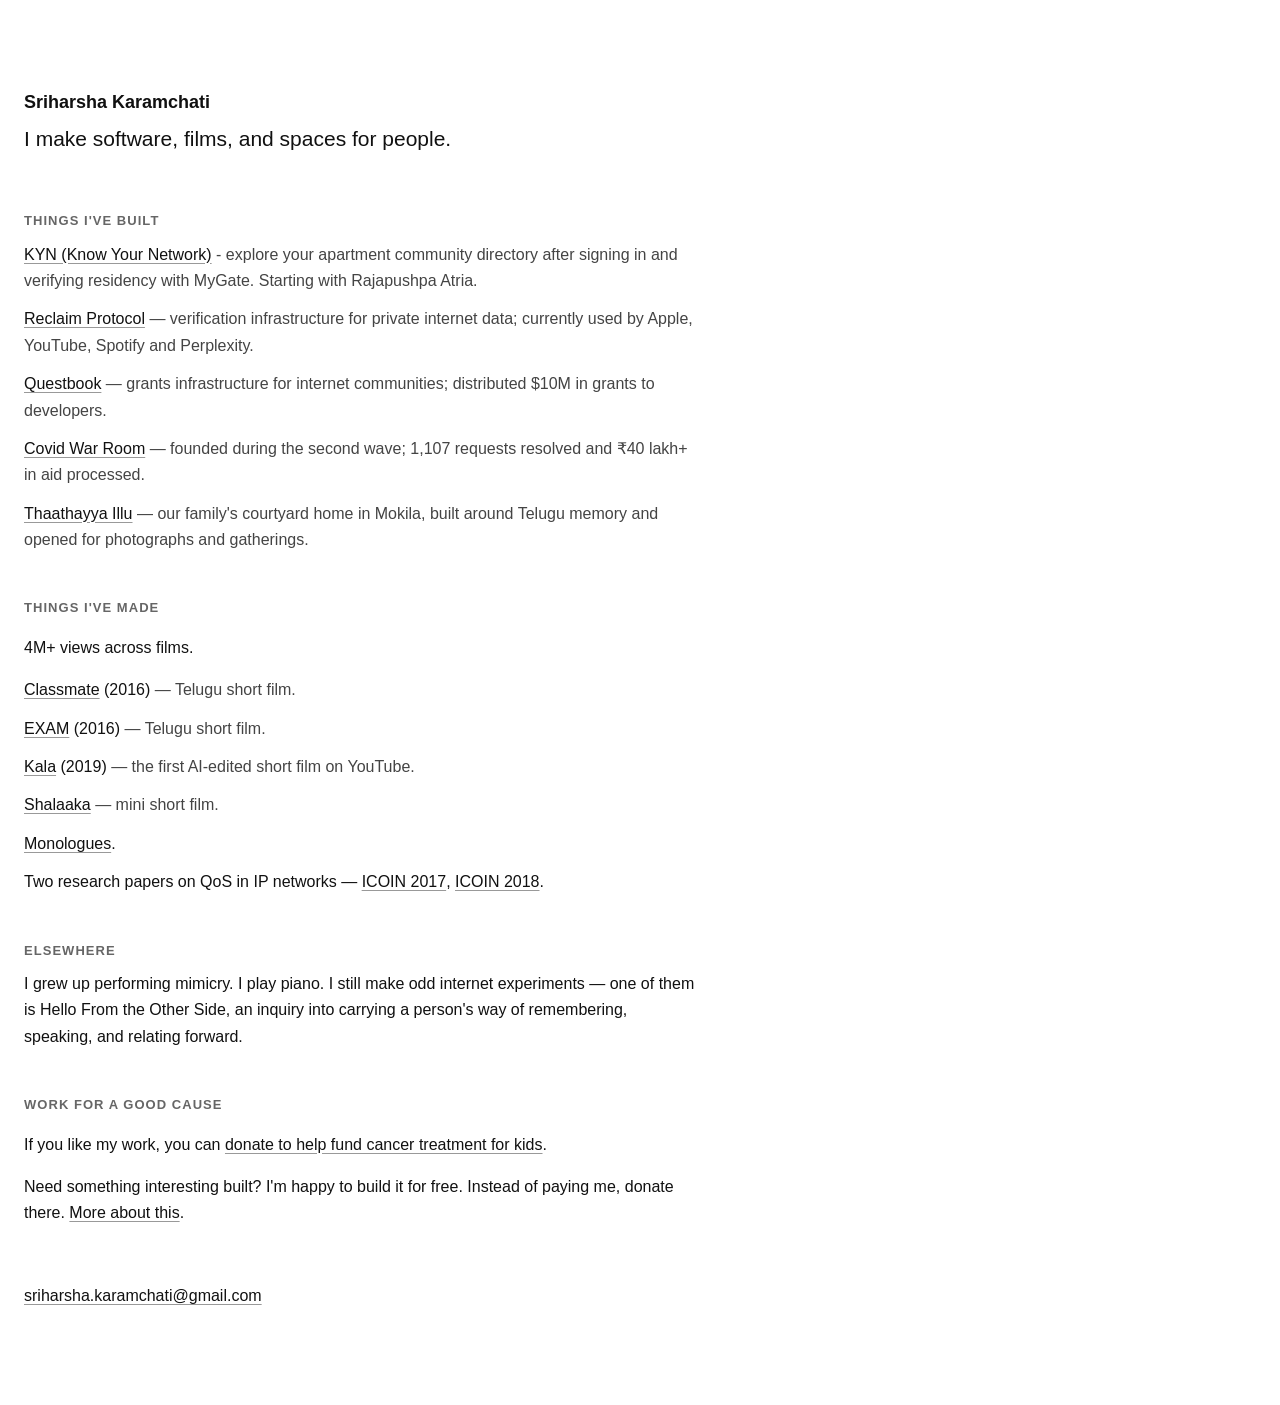
==== commit 7731dc5d: "Add approved KYN homepage link and description" ====
--- a/index.html
+++ b/index.html
@@ -65,6 +65,7 @@
 
   <h2>Things I've built</h2>
   <ul>
+    <li><a href="/kyn">KYN (Know Your Network)</a> <span class="desc">- explore your apartment community directory after signing in and verifying residency with MyGate. Starting with Rajapushpa Atria.</span></li>
     <li><a href="https://www.reclaimprotocol.org/">Reclaim Protocol</a> <span class="desc">&mdash; verification infrastructure for private internet data; currently used by Apple, YouTube, Spotify and Perplexity.</span></li>
     <li><a href="https://questbook.app/">Questbook</a> <span class="desc">&mdash; grants infrastructure for internet communities; distributed $10M in grants to developers.</span></li>
     <li><a href="https://www.iiit.ac.in/cwr/">Covid War Room</a> <span class="desc">&mdash; founded during the second wave; 1,107 requests resolved and &#8377;40 lakh+ in aid processed.</span></li>
